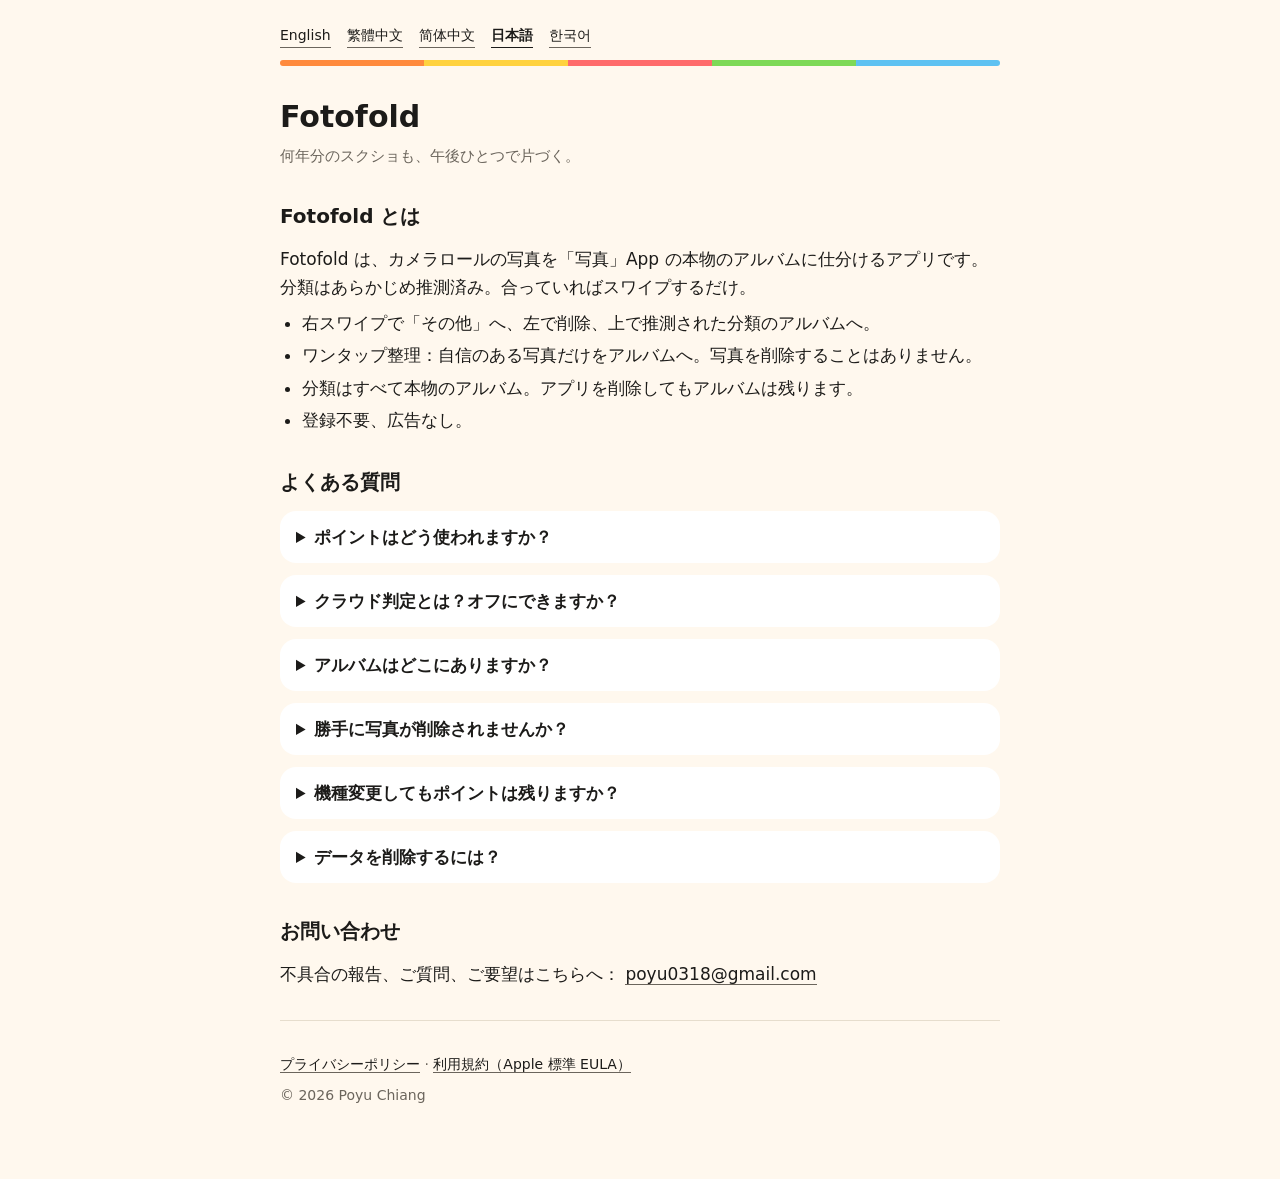
==== index-ja.html @ 93353a10 "Add files via upload" ====
<!doctype html>
<html lang="ja">
<head>
<meta charset="utf-8">
<meta name="viewport" content="width=device-width, initial-scale=1">
<meta name="color-scheme" content="light dark">
<title>Fotofold — サポート</title>
<link rel="alternate" hreflang="en" href="index.html">
<link rel="alternate" hreflang="zh-Hant" href="index-zh-Hant.html">
<link rel="alternate" hreflang="zh-Hans" href="index-zh-Hans.html">
<link rel="alternate" hreflang="ja" href="index-ja.html">
<link rel="alternate" hreflang="ko" href="index-ko.html">
<link rel="stylesheet" href="style.css">
</head>
<body>
<main>

<nav class="lang" aria-label="Language"><a href="index.html" hreflang="en">English</a> <a href="index-zh-Hant.html" hreflang="zh-Hant">繁體中文</a> <a href="index-zh-Hans.html" hreflang="zh-Hans">简体中文</a> <a href="index-ja.html" hreflang="ja" aria-current="page">日本語</a> <a href="index-ko.html" hreflang="ko">한국어</a></nav>
<div class="stripe" aria-hidden="true"><span style="background:var(--orange)"></span><span style="background:var(--yellow)"></span><span style="background:var(--coral)"></span><span style="background:var(--green)"></span><span style="background:var(--sky)"></span></div>
<header><h1>Fotofold</h1><p class="tagline">何年分のスクショも、午後ひとつで片づく。</p></header>
<section><h2>Fotofold とは</h2><p>Fotofold は、カメラロールの写真を「写真」App の本物のアルバムに仕分けるアプリです。分類はあらかじめ推測済み。合っていればスワイプするだけ。</p><ul><li>右スワイプで「その他」へ、左で削除、上で推測された分類のアルバムへ。</li><li>ワンタップ整理：自信のある写真だけをアルバムへ。写真を削除することはありません。</li><li>分類はすべて本物のアルバム。アプリを削除してもアルバムは残ります。</li><li>登録不要、広告なし。</li></ul></section>
<section><h2>よくある質問</h2><details><summary>ポイントはどう使われますか？</summary><p>写真をアルバムに入れたときだけポイントを使います。分類ごとに、通常の分類は 10 枚で 1 ポイント、上級の分類（コーデ、メイク、ライブなど）は 2 枚で 1 ポイントです。写真の削除は無料。入れ間違えた写真を外したり別のアルバムへ移したりしても追加はかからず、同じ写真を同じアルバムに入れても数えるのは 1 回だけです。新規ユーザーには 100 ポイントを進呈。ポイントパックは買い切りでサブスクリプションではなく、有効期限もありません。</p></details><details><summary>クラウド判定とは？オフにできますか？</summary><p>同意いただいた場合、一部の写真の縮小版を私たちのサーバーに送り、Anthropic 社の AI サービス「Claude」が分析して仕分けます。写真は保存しません。Anthropic は学習に使わず、通常 30 日以内に自動で削除します。設定 → ポイント からいつでもオフにできます。オフでも最初からある分類での仕分けは使えますが、分類の追加には同意が必要です。詳しくはプライバシーポリシーをご覧ください。</p></details><details><summary>アルバムはどこにありますか？</summary><p>「写真」App の「アルバム」タブ、一覧のいちばん下です。</p></details><details><summary>勝手に写真が削除されませんか？</summary><p>削除されるのは左にスワイプした写真だけで、1 ラウンドに 1 回表示される iOS の確認で承認したときだけです。削除した写真は「最近削除した項目」に 30 日間残り、復元できます。ワンタップ整理は削除しません。</p></details><details><summary>機種変更してもポイントは残りますか？</summary><p>ポイントは iCloud キーチェーンに保存された匿名 ID にひもづいています。同じ Apple アカウントで iCloud キーチェーンがオンなら、ポイントも引き継がれます。引き継がれない場合はメールでご連絡ください。</p></details><details><summary>データを削除するには？</summary><p>アプリを削除すると iPhone 上のデータは消えます（アルバムは「写真」に残ります）。サーバー上の匿名 ID、ポイント、記録を削除したい場合は、設定 → お問い合わせ からメールしてください（匿名 ID が自動で記載されます）。30 日以内に削除します（残りのポイントも削除されます）。</p></details></section>
<section><h2>お問い合わせ</h2><p>不具合の報告、ご質問、ご要望はこちらへ： <a href="mailto:poyu0318@gmail.com">poyu0318@gmail.com</a></p></section>
<footer><p><a href="privacy-ja.html">プライバシーポリシー</a> · <a href="https://www.apple.com/legal/internet-services/itunes/dev/stdeula/">利用規約（Apple 標準 EULA）</a></p><p>© 2026 Poyu Chiang</p></footer>
</main>
</body>
</html>
---- style.css ----
/* 照片分類 Fotofold 支援站。色值 = DESIGN.md §4 chrome token(bg / surface / ink / sub / hairline,light + dark);
   §2 原則 1:彩色只給分類,這裡只有語言列下面那條五色分類線。系統字,不載入外部字型或任何外部資源。 */
:root {
  --bg: #FFF8EE; --surface: #FFFFFF; --ink: #1C1B19; --sub: #6B655C; --hairline: #E6DDCD;
  --orange: #FF8A3D; --yellow: #FFD23F; --coral: #FF6B6B; --green: #7ED957; --sky: #5EC2F2;
  --space1: 4px; --space2: 8px; --space3: 12px; --space4: 16px; --space5: 24px; --space6: 32px;
  --radius: 16px;
}
@media (prefers-color-scheme: dark) {
  :root { --bg: #1B1917; --surface: #26231F; --ink: #F3EDE2; --sub: #A69E92; --hairline: #3A352E; }
}
* { box-sizing: border-box; }
body {
  margin: 0; background: var(--bg); color: var(--ink);
  font: 17px/1.65 -apple-system, BlinkMacSystemFont, system-ui, "PingFang TC", "PingFang SC",
        "Hiragino Sans", "Apple SD Gothic Neo", "Noto Sans CJK TC", "Helvetica Neue", sans-serif;
  -webkit-font-smoothing: antialiased; padding: var(--space5) var(--space4) 64px;
}
main { max-width: 720px; margin: 0 auto; }
nav.lang { display: flex; flex-wrap: wrap; gap: var(--space2) var(--space4); font-size: 14px; margin-bottom: var(--space3); }
nav.lang a[aria-current] { font-weight: 700; border-bottom-color: var(--ink); }
.stripe { display: flex; height: 6px; border-radius: 3px; overflow: hidden; margin-bottom: var(--space6); }
.stripe span { flex: 1; }
h1 { font-size: 30px; line-height: 1.25; font-weight: 800; margin: 0 0 var(--space2); }
h1 .en { color: var(--sub); font-weight: 500; font-size: 20px; }
.tagline, .effective { color: var(--sub); margin: 0; font-size: 15px; }
h2 { font-size: 20px; font-weight: 700; margin: var(--space6) 0 var(--space3); }
p { margin: var(--space2) 0; }
ul { padding-left: 22px; margin: var(--space2) 0; }
li { margin: var(--space1) 0; }
a { color: var(--ink); text-decoration: none; border-bottom: 1px solid var(--sub); }
a:hover, a:focus-visible { border-bottom-width: 2px; border-bottom-color: var(--ink); }
details, .consent { background: var(--surface); border-radius: var(--radius); margin: var(--space3) 0; padding: var(--space3) var(--space4); }
summary { cursor: pointer; font-weight: 600; }
details p { color: var(--sub); margin-bottom: 0; }
.consent .label { font-size: 13px; color: var(--sub); margin: 0 0 var(--space2); }
.consent .summary p { margin: 0 0 var(--space2); }
.consent dl { display: grid; grid-template-columns: max-content 1fr; gap: var(--space2) var(--space4); margin: var(--space3) 0 0; padding-top: var(--space3); border-top: 1px solid var(--hairline); }
.consent dt { color: var(--sub); font-weight: 600; }
.consent dd { margin: 0; }
footer { margin-top: var(--space6); padding-top: var(--space5); border-top: 1px solid var(--hairline); color: var(--sub); font-size: 14px; }
@media (max-width: 480px) {
  body { padding: var(--space4) var(--space3) 48px; }
  h1 { font-size: 26px; }
  .consent dl { grid-template-columns: 1fr; gap: 0 0; }
  .consent dd { margin-bottom: var(--space2); }
}
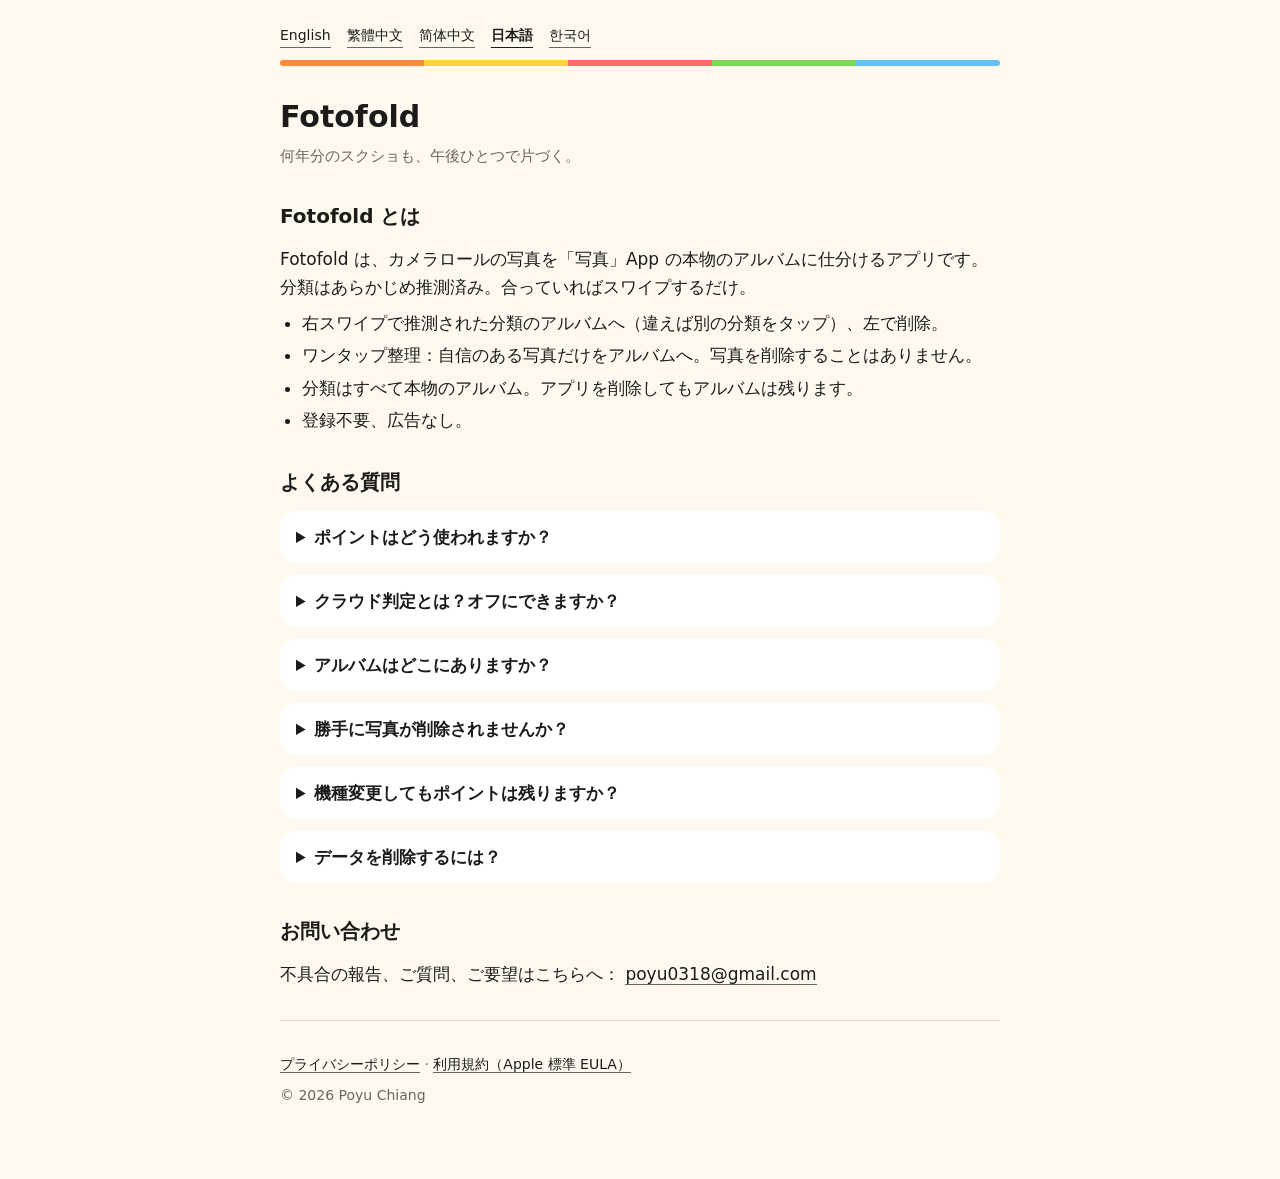
==== commit 744f95f5: "Add files via upload" ====
--- a/index-ja.html
+++ b/index-ja.html
@@ -18,8 +18,8 @@
 <nav class="lang" aria-label="Language"><a href="index.html" hreflang="en">English</a> <a href="index-zh-Hant.html" hreflang="zh-Hant">繁體中文</a> <a href="index-zh-Hans.html" hreflang="zh-Hans">简体中文</a> <a href="index-ja.html" hreflang="ja" aria-current="page">日本語</a> <a href="index-ko.html" hreflang="ko">한국어</a></nav>
 <div class="stripe" aria-hidden="true"><span style="background:var(--orange)"></span><span style="background:var(--yellow)"></span><span style="background:var(--coral)"></span><span style="background:var(--green)"></span><span style="background:var(--sky)"></span></div>
 <header><h1>Fotofold</h1><p class="tagline">何年分のスクショも、午後ひとつで片づく。</p></header>
-<section><h2>Fotofold とは</h2><p>Fotofold は、カメラロールの写真を「写真」App の本物のアルバムに仕分けるアプリです。分類はあらかじめ推測済み。合っていればスワイプするだけ。</p><ul><li>右スワイプで「その他」へ、左で削除、上で推測された分類のアルバムへ。</li><li>ワンタップ整理：自信のある写真だけをアルバムへ。写真を削除することはありません。</li><li>分類はすべて本物のアルバム。アプリを削除してもアルバムは残ります。</li><li>登録不要、広告なし。</li></ul></section>
-<section><h2>よくある質問</h2><details><summary>ポイントはどう使われますか？</summary><p>写真をアルバムに入れたときだけポイントを使います。分類ごとに、通常の分類は 10 枚で 1 ポイント、上級の分類（コーデ、メイク、ライブなど）は 2 枚で 1 ポイントです。写真の削除は無料。入れ間違えた写真を外したり別のアルバムへ移したりしても追加はかからず、同じ写真を同じアルバムに入れても数えるのは 1 回だけです。新規ユーザーには 100 ポイントを進呈。ポイントパックは買い切りでサブスクリプションではなく、有効期限もありません。</p></details><details><summary>クラウド判定とは？オフにできますか？</summary><p>同意いただいた場合、一部の写真の縮小版を私たちのサーバーに送り、Anthropic 社の AI サービス「Claude」が分析して仕分けます。写真は保存しません。Anthropic は学習に使わず、通常 30 日以内に自動で削除します。設定 → ポイント からいつでもオフにできます。オフでも最初からある分類での仕分けは使えますが、分類の追加には同意が必要です。詳しくはプライバシーポリシーをご覧ください。</p></details><details><summary>アルバムはどこにありますか？</summary><p>「写真」App の「アルバム」タブ、一覧のいちばん下です。</p></details><details><summary>勝手に写真が削除されませんか？</summary><p>削除されるのは左にスワイプした写真だけで、1 ラウンドに 1 回表示される iOS の確認で承認したときだけです。削除した写真は「最近削除した項目」に 30 日間残り、復元できます。ワンタップ整理は削除しません。</p></details><details><summary>機種変更してもポイントは残りますか？</summary><p>ポイントは iCloud キーチェーンに保存された匿名 ID にひもづいています。同じ Apple アカウントで iCloud キーチェーンがオンなら、ポイントも引き継がれます。引き継がれない場合はメールでご連絡ください。</p></details><details><summary>データを削除するには？</summary><p>アプリを削除すると iPhone 上のデータは消えます（アルバムは「写真」に残ります）。サーバー上の匿名 ID、ポイント、記録を削除したい場合は、設定 → お問い合わせ からメールしてください（匿名 ID が自動で記載されます）。30 日以内に削除します（残りのポイントも削除されます）。</p></details></section>
+<section><h2>Fotofold とは</h2><p>Fotofold は、カメラロールの写真を「写真」App の本物のアルバムに仕分けるアプリです。分類はあらかじめ推測済み。合っていればスワイプするだけ。</p><ul><li>右スワイプで推測された分類のアルバムへ（違えば別の分類をタップ）、左で削除。</li><li>ワンタップ整理：自信のある写真だけをアルバムへ。写真を削除することはありません。</li><li>分類はすべて本物のアルバム。アプリを削除してもアルバムは残ります。</li><li>登録不要、広告なし。</li></ul></section>
+<section><h2>よくある質問</h2><details><summary>ポイントはどう使われますか？</summary><p>1枚ずつスワイプする整理はずっと無料です。ワンタップ整理は始める前に、整理する枚数で計算します。通常の分類だけなら 20 枚で 1 ポイント、高度な分類（コーデ、メイク、ライブなど）を含むと 8 枚で 1 ポイント。始める前に枚数とポイントを表示し、同じ写真をもう一度整理しても二重には使いません。アルバムに入れるのも写真の削除も無料です。新規ユーザーには 100 ポイント（約 2,000 枚分）を進呈。ポイントパック（300・1,000・2,000）は買い切りでサブスクリプションではなく、有効期限もありません。</p></details><details><summary>クラウド判定とは？オフにできますか？</summary><p>同意いただいた場合、一部の写真の縮小版を私たちのサーバーに送り、Anthropic 社の AI サービス「Claude」が分析して仕分けます。写真は保存しません。Anthropic は学習に使わず、通常 30 日以内に自動で削除します。設定 → ポイント からいつでもオフにできます。オフでも最初からある分類での仕分けは使えますが、分類の追加には同意が必要です。詳しくはプライバシーポリシーをご覧ください。</p></details><details><summary>アルバムはどこにありますか？</summary><p>「写真」App の「アルバム」タブ、一覧のいちばん下です。</p></details><details><summary>勝手に写真が削除されませんか？</summary><p>削除されるのは左にスワイプした写真だけで、1 ラウンドに 1 回表示される iOS の確認で承認したときだけです。削除した写真は「最近削除した項目」に 30 日間残り、復元できます。ワンタップ整理は削除しません。</p></details><details><summary>機種変更してもポイントは残りますか？</summary><p>ポイントは iCloud キーチェーンに保存された匿名 ID にひもづいています。同じ Apple アカウントで iCloud キーチェーンがオンなら、ポイントも引き継がれます。引き継がれない場合はメールでご連絡ください。</p></details><details><summary>データを削除するには？</summary><p>アプリを削除すると iPhone 上のデータは消えます（アルバムは「写真」に残ります）。サーバー上の匿名 ID、ポイント、記録を削除したい場合は、設定 → お問い合わせ からメールしてください（匿名 ID が自動で記載されます）。30 日以内に削除します（残りのポイントも削除されます）。</p></details></section>
 <section><h2>お問い合わせ</h2><p>不具合の報告、ご質問、ご要望はこちらへ： <a href="mailto:poyu0318@gmail.com">poyu0318@gmail.com</a></p></section>
 <footer><p><a href="privacy-ja.html">プライバシーポリシー</a> · <a href="https://www.apple.com/legal/internet-services/itunes/dev/stdeula/">利用規約（Apple 標準 EULA）</a></p><p>© 2026 Poyu Chiang</p></footer>
 </main>
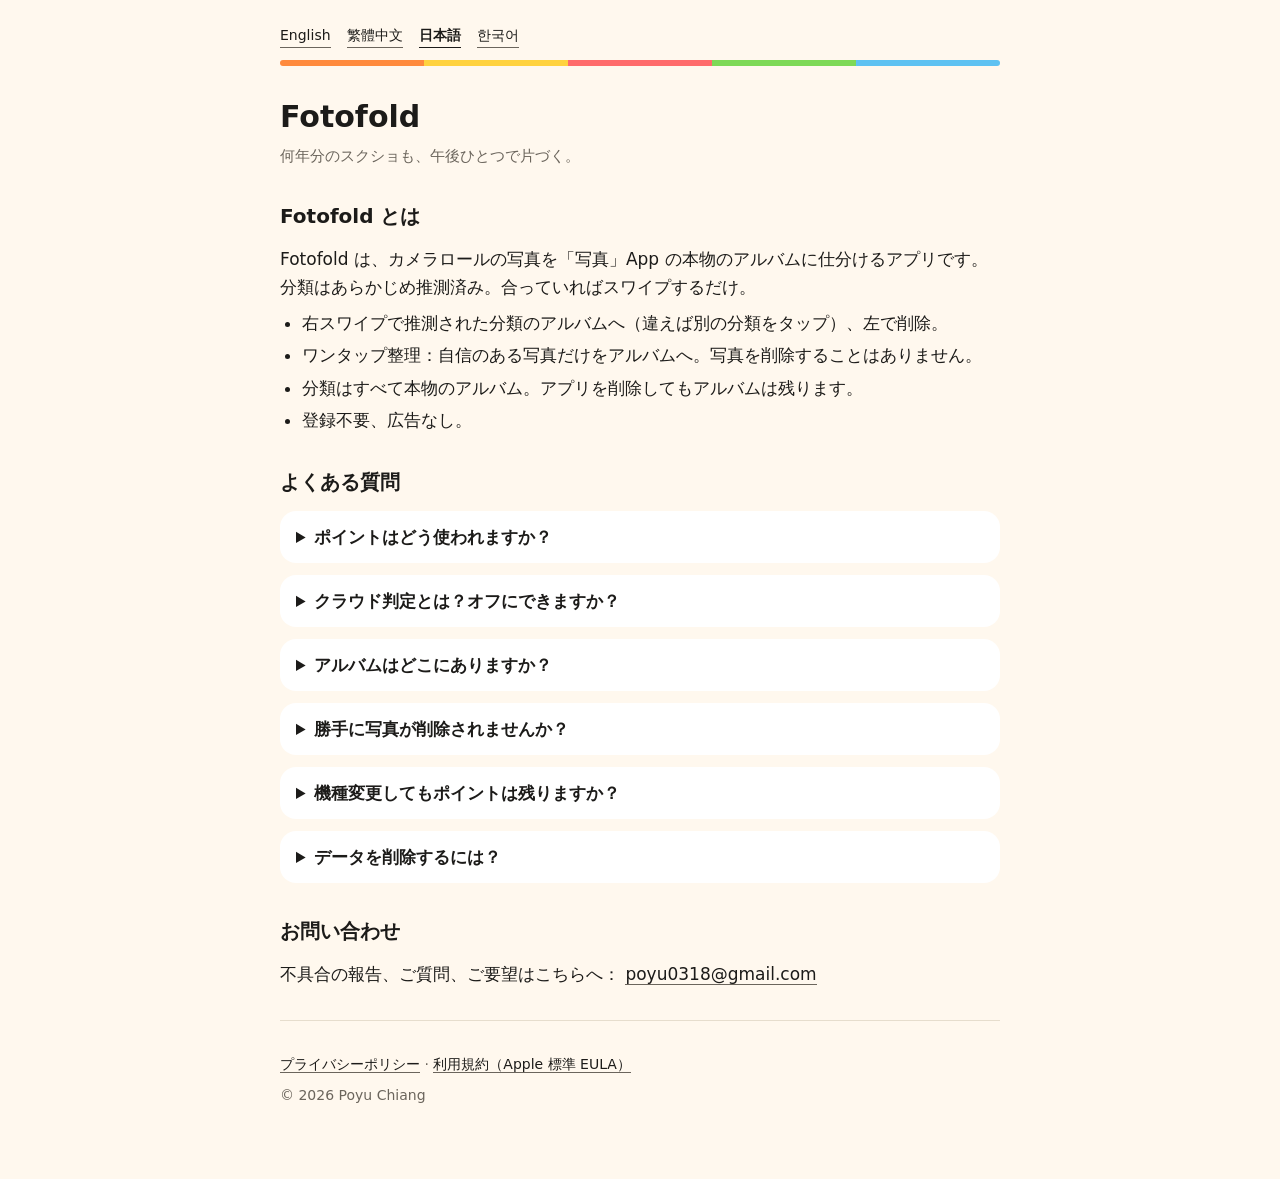
==== commit 70c8d449: "更新支援站：FAQ 點數段改 v3（10 張 1 點）、隱私權政策 §6 更新、拿掉簡體中文（導向英文）" ====
--- a/index-ja.html
+++ b/index-ja.html
@@ -7,7 +7,6 @@
 <title>Fotofold — サポート</title>
 <link rel="alternate" hreflang="en" href="index.html">
 <link rel="alternate" hreflang="zh-Hant" href="index-zh-Hant.html">
-<link rel="alternate" hreflang="zh-Hans" href="index-zh-Hans.html">
 <link rel="alternate" hreflang="ja" href="index-ja.html">
 <link rel="alternate" hreflang="ko" href="index-ko.html">
 <link rel="stylesheet" href="style.css">
@@ -15,11 +14,11 @@
 <body>
 <main>
 
-<nav class="lang" aria-label="Language"><a href="index.html" hreflang="en">English</a> <a href="index-zh-Hant.html" hreflang="zh-Hant">繁體中文</a> <a href="index-zh-Hans.html" hreflang="zh-Hans">简体中文</a> <a href="index-ja.html" hreflang="ja" aria-current="page">日本語</a> <a href="index-ko.html" hreflang="ko">한국어</a></nav>
+<nav class="lang" aria-label="Language"><a href="index.html" hreflang="en">English</a> <a href="index-zh-Hant.html" hreflang="zh-Hant">繁體中文</a> <a href="index-ja.html" hreflang="ja" aria-current="page">日本語</a> <a href="index-ko.html" hreflang="ko">한국어</a></nav>
 <div class="stripe" aria-hidden="true"><span style="background:var(--orange)"></span><span style="background:var(--yellow)"></span><span style="background:var(--coral)"></span><span style="background:var(--green)"></span><span style="background:var(--sky)"></span></div>
 <header><h1>Fotofold</h1><p class="tagline">何年分のスクショも、午後ひとつで片づく。</p></header>
 <section><h2>Fotofold とは</h2><p>Fotofold は、カメラロールの写真を「写真」App の本物のアルバムに仕分けるアプリです。分類はあらかじめ推測済み。合っていればスワイプするだけ。</p><ul><li>右スワイプで推測された分類のアルバムへ（違えば別の分類をタップ）、左で削除。</li><li>ワンタップ整理：自信のある写真だけをアルバムへ。写真を削除することはありません。</li><li>分類はすべて本物のアルバム。アプリを削除してもアルバムは残ります。</li><li>登録不要、広告なし。</li></ul></section>
-<section><h2>よくある質問</h2><details><summary>ポイントはどう使われますか？</summary><p>1枚ずつスワイプする整理はずっと無料です。ワンタップ整理は始める前に、整理する枚数で計算します。通常の分類だけなら 20 枚で 1 ポイント、高度な分類（コーデ、メイク、ライブなど）を含むと 8 枚で 1 ポイント。始める前に枚数とポイントを表示し、同じ写真をもう一度整理しても二重には使いません。アルバムに入れるのも写真の削除も無料です。新規ユーザーには 100 ポイント（約 2,000 枚分）を進呈。ポイントパック（300・1,000・2,000）は買い切りでサブスクリプションではなく、有効期限もありません。</p></details><details><summary>クラウド判定とは？オフにできますか？</summary><p>同意いただいた場合、一部の写真の縮小版を私たちのサーバーに送り、Anthropic 社の AI サービス「Claude」が分析して仕分けます。写真は保存しません。Anthropic は学習に使わず、通常 30 日以内に自動で削除します。設定 → ポイント からいつでもオフにできます。オフでも最初からある分類での仕分けは使えますが、分類の追加には同意が必要です。詳しくはプライバシーポリシーをご覧ください。</p></details><details><summary>アルバムはどこにありますか？</summary><p>「写真」App の「アルバム」タブ、一覧のいちばん下です。</p></details><details><summary>勝手に写真が削除されませんか？</summary><p>削除されるのは左にスワイプした写真だけで、1 ラウンドに 1 回表示される iOS の確認で承認したときだけです。削除した写真は「最近削除した項目」に 30 日間残り、復元できます。ワンタップ整理は削除しません。</p></details><details><summary>機種変更してもポイントは残りますか？</summary><p>ポイントは iCloud キーチェーンに保存された匿名 ID にひもづいています。同じ Apple アカウントで iCloud キーチェーンがオンなら、ポイントも引き継がれます。引き継がれない場合はメールでご連絡ください。</p></details><details><summary>データを削除するには？</summary><p>アプリを削除すると iPhone 上のデータは消えます（アルバムは「写真」に残ります）。サーバー上の匿名 ID、ポイント、記録を削除したい場合は、設定 → お問い合わせ からメールしてください（匿名 ID が自動で記載されます）。30 日以内に削除します（残りのポイントも削除されます）。</p></details></section>
+<section><h2>よくある質問</h2><details><summary>ポイントはどう使われますか？</summary><p>1枚ずつスワイプする整理はずっと無料です。ワンタップ整理は始める前に、整理する枚数で計算します。10 枚で 1 ポイントです。始める前に枚数とポイントを表示し、同じ写真をもう一度整理しても二重には使いません。アルバムに入れるのも写真の削除も無料です。新規ユーザーには 100 ポイント（約 1,000 枚分）を進呈。ポイントパック（300・1,000・2,000）は買い切りでサブスクリプションではなく、有効期限もありません。</p></details><details><summary>クラウド判定とは？オフにできますか？</summary><p>同意いただいた場合、一部の写真の縮小版を私たちのサーバーに送り、Anthropic 社の AI サービス「Claude」が分析して仕分けます。写真は保存しません。Anthropic は学習に使わず、通常 30 日以内に自動で削除します。設定 → ポイント からいつでもオフにできます。オフでも最初からある分類での仕分けは使えますが、分類の追加には同意が必要です。詳しくはプライバシーポリシーをご覧ください。</p></details><details><summary>アルバムはどこにありますか？</summary><p>「写真」App の「アルバム」タブ、一覧のいちばん下です。</p></details><details><summary>勝手に写真が削除されませんか？</summary><p>削除されるのは左にスワイプした写真だけで、1 ラウンドに 1 回表示される iOS の確認で承認したときだけです。削除した写真は「最近削除した項目」に 30 日間残り、復元できます。ワンタップ整理は削除しません。</p></details><details><summary>機種変更してもポイントは残りますか？</summary><p>ポイントは iCloud キーチェーンに保存された匿名 ID にひもづいています。同じ Apple アカウントで iCloud キーチェーンがオンなら、ポイントも引き継がれます。引き継がれない場合はメールでご連絡ください。</p></details><details><summary>データを削除するには？</summary><p>アプリを削除すると iPhone 上のデータは消えます（アルバムは「写真」に残ります）。サーバー上の匿名 ID、ポイント、記録を削除したい場合は、設定 → お問い合わせ からメールしてください（匿名 ID が自動で記載されます）。30 日以内に削除します（残りのポイントも削除されます）。</p></details></section>
 <section><h2>お問い合わせ</h2><p>不具合の報告、ご質問、ご要望はこちらへ： <a href="mailto:poyu0318@gmail.com">poyu0318@gmail.com</a></p></section>
 <footer><p><a href="privacy-ja.html">プライバシーポリシー</a> · <a href="https://www.apple.com/legal/internet-services/itunes/dev/stdeula/">利用規約（Apple 標準 EULA）</a></p><p>© 2026 Poyu Chiang</p></footer>
 </main>
